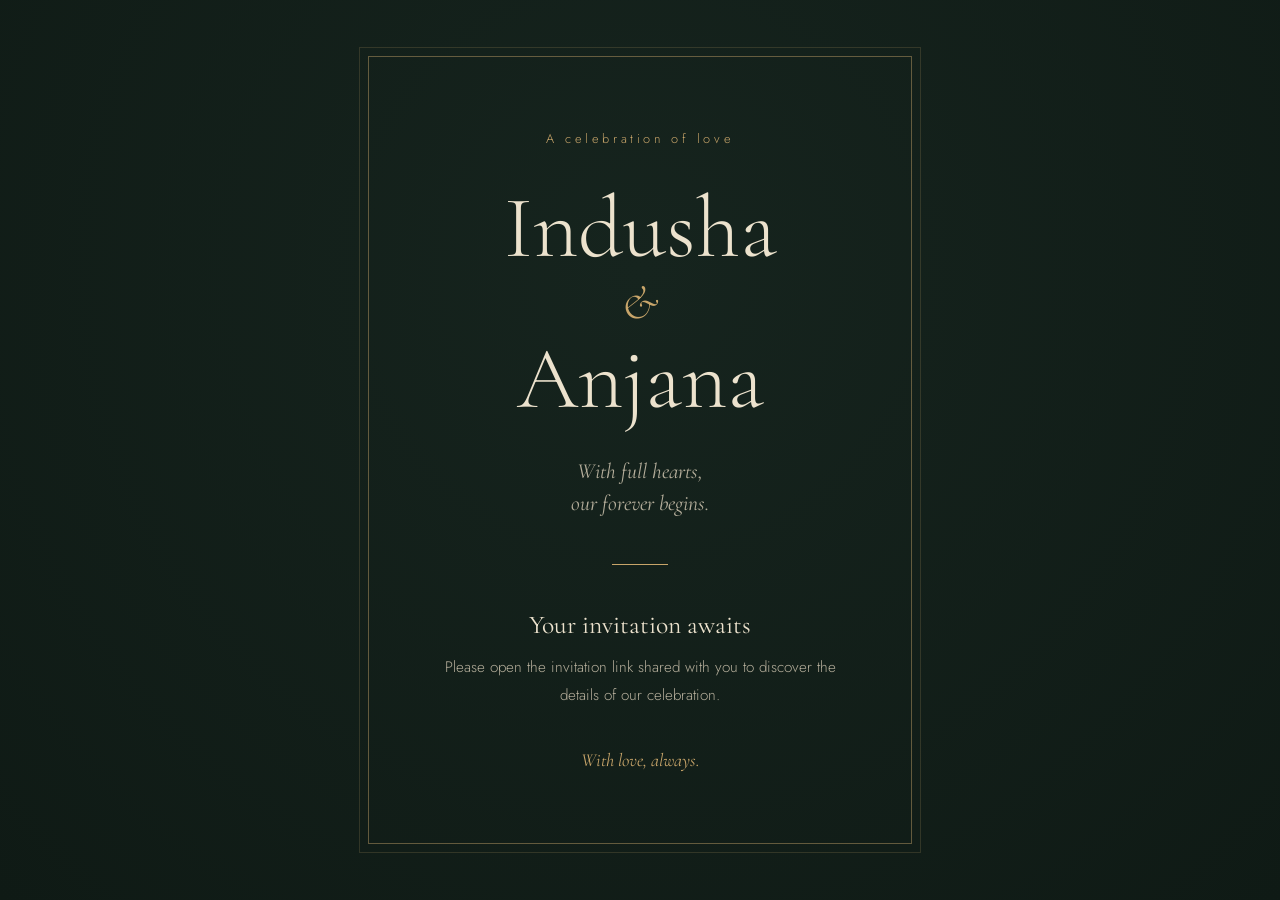
==== index.html @ f3239170 "Add files via upload" ====
<!DOCTYPE html>
<html lang="en">
<head>
  <meta charset="utf-8">
  <meta name="viewport" content="width=device-width, initial-scale=1">
  <title>Indusha &amp; Anjana | Wedding Invitation</title>
  <meta name="description" content="A timeless wedding invitation for Indusha &amp; Anjana — 03 December 2026.">
  <meta name="theme-color" content="#16241e">
  <link rel="icon" href="data:image/svg+xml,<svg xmlns=%22http://www.w3.org/2000/svg%22 viewBox=%220 0 100 100%22><text y=%22.9em%22 font-size=%2290%22>💍</text></svg>">
  <link rel="preconnect" href="https://fonts.googleapis.com">
  <link rel="preconnect" href="https://fonts.gstatic.com" crossorigin>
  <link href="https://fonts.googleapis.com/css2?family=Cormorant+Garamond:ital,wght@0,300;0,400;1,300;1,400&family=Jost:wght@300;400&display=swap" rel="stylesheet">
  <link rel="stylesheet" href="style.css">
</head>
<body>
  <main class="page">
    <p class="kicker">A celebration of love</p>

    <h1 class="names">
      <span>Indusha</span>
      <span class="amp" aria-hidden="true">&amp;</span>
      <span class="sr-only">and</span>
      <span>Anjana</span>
    </h1>

    <p class="tagline">With full hearts,<br>our forever begins.</p>

    <hr class="rule">

    <section class="note" aria-labelledby="awaits">
      <h2 id="awaits">Your invitation awaits</h2>
      <p>Please open the invitation link shared with you to discover the details of our celebration.</p>
    </section>

    <p class="sign">With love, always.</p>
  </main>
</body>
</html>
---- style.css ----
:root {
  --bg: #16241e;
  --bg-deep: #0f1a15;
  --ink: #ece2cd;
  --muted: #b5ae9b;
  --accent: #c8a56a;
  --serif: "Cormorant Garamond", "Iowan Old Style", Georgia, serif;
  --sans: "Jost", "Helvetica Neue", Arial, sans-serif;
}

* { box-sizing: border-box; margin: 0; padding: 0; }
html, body { height: 100%; }

body {
  background: radial-gradient(ellipse at 50% 30%, var(--bg) 0%, var(--bg-deep) 100%);
  color: var(--ink);
  font-family: var(--serif);
  -webkit-font-smoothing: antialiased;
  display: grid;
  place-items: center;
  padding: 2rem 1.25rem;
}

.page {
  width: 100%;
  max-width: 34rem;
  text-align: center;
  border: 1px solid rgba(200, 165, 106, 0.45);
  outline: 1px solid rgba(200, 165, 106, 0.18);
  outline-offset: 8px;
  padding: clamp(2.5rem, 8vw, 4.5rem) clamp(1.5rem, 6vw, 3.5rem);
  animation: settle 1.4s ease-out both;
}

.kicker {
  font-family: var(--sans);
  font-weight: 300;
  font-size: 0.8rem;
  letter-spacing: 0.28em;
  color: var(--accent);
  margin-bottom: 2.25rem;
}

.names {
  font-weight: 300;
  font-size: clamp(3.25rem, 14vw, 5.5rem);
  line-height: 1;
  display: flex;
  flex-direction: column;
  align-items: center;
}

.names .amp {
  font-style: italic;
  font-weight: 300;
  font-size: 0.55em;
  color: var(--accent);
  margin: 0.15em 0;
}

.tagline {
  margin-top: 2rem;
  font-style: italic;
  font-size: 1.35rem;
  line-height: 1.5;
  color: var(--muted);
}

.rule {
  width: 3.5rem;
  border: 0;
  border-top: 1px solid var(--accent);
  margin: 2.75rem auto;
}

.note h2 {
  font-weight: 400;
  font-size: 1.6rem;
  margin-bottom: 0.9rem;
}

.note p {
  font-family: var(--sans);
  font-weight: 300;
  font-size: 0.95rem;
  line-height: 1.8;
  color: var(--muted);
  max-width: 26rem;
  margin: 0 auto;
}

.sign {
  margin-top: 2.5rem;
  font-style: italic;
  font-size: 1.15rem;
  color: var(--accent);
}

.sr-only {
  position: absolute;
  width: 1px; height: 1px;
  overflow: hidden;
  clip: rect(0 0 0 0);
  white-space: nowrap;
}

@keyframes settle {
  from { opacity: 0; transform: translateY(10px); }
  to   { opacity: 1; transform: none; }
}

@media (prefers-reduced-motion: reduce) {
  .page { animation: none; }
}
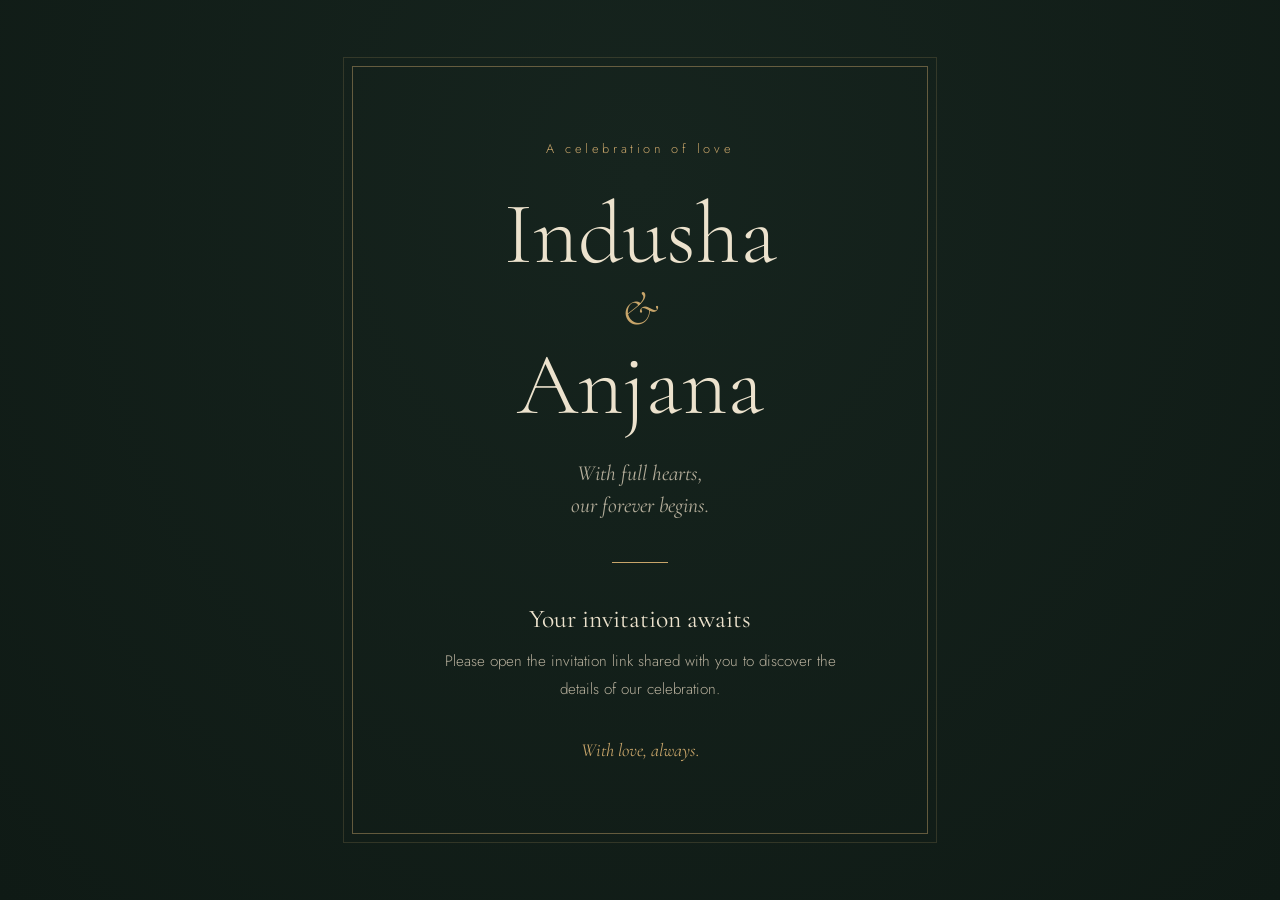
==== commit 80da4d00: "Add files via upload" ====
--- a/index.html
+++ b/index.html
@@ -6,6 +6,9 @@
   <title>Indusha &amp; Anjana | Wedding Invitation</title>
   <meta name="description" content="A timeless wedding invitation for Indusha &amp; Anjana — 03 December 2026.">
   <meta name="theme-color" content="#16241e">
+  <meta property="og:title" content="Indusha &amp; Anjana | Wedding Invitation">
+  <meta property="og:description" content="With full hearts, our forever begins. 03 December 2026.">
+  <meta property="og:type" content="website">
   <link rel="icon" href="data:image/svg+xml,<svg xmlns=%22http://www.w3.org/2000/svg%22 viewBox=%220 0 100 100%22><text y=%22.9em%22 font-size=%2290%22>💍</text></svg>">
   <link rel="preconnect" href="https://fonts.googleapis.com">
   <link rel="preconnect" href="https://fonts.gstatic.com" crossorigin>
@@ -15,23 +18,18 @@
 <body>
   <main class="page">
     <p class="kicker">A celebration of love</p>
-
     <h1 class="names">
       <span>Indusha</span>
       <span class="amp" aria-hidden="true">&amp;</span>
       <span class="sr-only">and</span>
       <span>Anjana</span>
     </h1>
-
     <p class="tagline">With full hearts,<br>our forever begins.</p>
-
     <hr class="rule">
-
     <section class="note" aria-labelledby="awaits">
       <h2 id="awaits">Your invitation awaits</h2>
       <p>Please open the invitation link shared with you to discover the details of our celebration.</p>
     </section>
-
     <p class="sign">With love, always.</p>
   </main>
 </body>
--- a/style.css
+++ b/style.css
@@ -4,15 +4,19 @@
   --ink: #ece2cd;
   --muted: #b5ae9b;
   --accent: #c8a56a;
+  --paper: #f3ead8;
+  --paper-ink: #2a2a24;
   --serif: "Cormorant Garamond", "Iowan Old Style", Georgia, serif;
   --sans: "Jost", "Helvetica Neue", Arial, sans-serif;
 }
 
 * { box-sizing: border-box; margin: 0; padding: 0; }
-html, body { height: 100%; }
+html { min-height: 100%; background: var(--bg-deep); }
 
 body {
-  background: radial-gradient(ellipse at 50% 30%, var(--bg) 0%, var(--bg-deep) 100%);
+  min-height: 100vh;
+  background: radial-gradient(ellipse at 50% 20%, var(--bg) 0%, var(--bg-deep) 100%);
+  background-attachment: fixed;
   color: var(--ink);
   font-family: var(--serif);
   -webkit-font-smoothing: antialiased;
@@ -21,15 +25,18 @@
   padding: 2rem 1.25rem;
 }
 
+a { color: inherit; }
+:focus-visible { outline: 2px solid var(--accent); outline-offset: 4px; }
+
 .page {
   width: 100%;
-  max-width: 34rem;
+  max-width: 36rem;
   text-align: center;
   border: 1px solid rgba(200, 165, 106, 0.45);
   outline: 1px solid rgba(200, 165, 106, 0.18);
   outline-offset: 8px;
   padding: clamp(2.5rem, 8vw, 4.5rem) clamp(1.5rem, 6vw, 3.5rem);
-  animation: settle 1.4s ease-out both;
+  animation: settle 1.2s ease-out both;
 }
 
 .kicker {
@@ -38,28 +45,27 @@
   font-size: 0.8rem;
   letter-spacing: 0.28em;
   color: var(--accent);
-  margin-bottom: 2.25rem;
+  margin-bottom: 2rem;
 }
 
 .names {
   font-weight: 300;
-  font-size: clamp(3.25rem, 14vw, 5.5rem);
   line-height: 1;
   display: flex;
   flex-direction: column;
   align-items: center;
 }
-
+h1.names { font-size: clamp(3.25rem, 14vw, 5.5rem); }
+h2.names { font-size: clamp(2.6rem, 11vw, 4rem); margin: 0.9rem 0 1.5rem; }
 .names .amp {
   font-style: italic;
-  font-weight: 300;
   font-size: 0.55em;
   color: var(--accent);
   margin: 0.15em 0;
 }
 
-.tagline {
-  margin-top: 2rem;
+.tagline, .date-line {
+  margin-top: 1.75rem;
   font-style: italic;
   font-size: 1.35rem;
   line-height: 1.5;
@@ -70,16 +76,15 @@
   width: 3.5rem;
   border: 0;
   border-top: 1px solid var(--accent);
-  margin: 2.75rem auto;
-}
-
-.note h2 {
+  margin: 2.5rem auto;
+}
+
+.note h2, .block h3 {
   font-weight: 400;
   font-size: 1.6rem;
   margin-bottom: 0.9rem;
 }
-
-.note p {
+.note p, .body-copy {
   font-family: var(--sans);
   font-weight: 300;
   font-size: 0.95rem;
@@ -88,27 +93,144 @@
   max-width: 26rem;
   margin: 0 auto;
 }
-
 .sign {
-  margin-top: 2.5rem;
+  margin-top: 2.25rem;
   font-style: italic;
   font-size: 1.15rem;
   color: var(--accent);
 }
 
+/* ---------- buttons ---------- */
+.btn {
+  display: inline-block;
+  font-family: var(--sans);
+  font-weight: 400;
+  font-size: 0.9rem;
+  letter-spacing: 0.08em;
+  text-decoration: none;
+  color: var(--bg-deep);
+  background: var(--accent);
+  border: 1px solid var(--accent);
+  padding: 0.8rem 1.6rem;
+  cursor: pointer;
+  transition: background 0.2s, color 0.2s;
+}
+.btn:hover { background: transparent; color: var(--accent); }
+.btn.ghost { background: transparent; color: var(--accent); }
+.btn.ghost:hover { background: var(--accent); color: var(--bg-deep); }
+.btn-row { display: flex; gap: 0.75rem; justify-content: center; flex-wrap: wrap; }
+
+/* ---------- homecoming ---------- */
+.event-line { font-size: 1.3rem; line-height: 1.5; }
+.event-line + .event-line { color: var(--muted); font-style: italic; font-size: 1.15rem; }
+
+.counting {
+  margin-top: 2.25rem;
+  font-style: italic;
+  color: var(--accent);
+  font-size: 1.1rem;
+}
+.countdown {
+  display: grid;
+  grid-template-columns: repeat(4, 1fr);
+  gap: 0.5rem;
+  margin: 1.1rem auto 2rem;
+  max-width: 24rem;
+}
+.countdown div {
+  border: 1px solid rgba(200, 165, 106, 0.35);
+  padding: 0.9rem 0.25rem 0.7rem;
+}
+.countdown b {
+  display: block;
+  font-weight: 300;
+  font-size: clamp(1.8rem, 8vw, 2.4rem);
+  line-height: 1;
+  font-variant-numeric: tabular-nums;
+}
+.countdown span {
+  display: block;
+  margin-top: 0.4rem;
+  font-family: var(--sans);
+  font-weight: 300;
+  font-size: 0.72rem;
+  color: var(--muted);
+}
+.celebrated { font-size: 1.3rem; font-style: italic; color: var(--accent); margin: 1.75rem 0 2rem; }
+
+.hosts p { font-size: 1.5rem; line-height: 1.35; }
+.hosts .together { font-style: italic; font-size: 1.1rem; color: var(--accent); margin: 0.5rem 0; }
+
+.details { display: grid; gap: 1.75rem; margin-top: 1.5rem; }
+.details dt { font-style: italic; color: var(--accent); font-size: 1.05rem; margin-bottom: 0.25rem; }
+.details dd { font-size: 1.35rem; line-height: 1.4; }
+.details dd small { display: block; font-size: 1.05rem; color: var(--muted); }
+.details .btn { margin-top: 0.9rem; }
+
+/* ---------- wedding envelope ---------- */
+.envelope-wrap { margin: 2.5rem auto 0; min-height: 15rem; }
+.envelope {
+  position: relative;
+  width: min(18rem, 100%);
+  height: 12rem;
+  margin: 0 auto 2rem;
+  background: #1f3329;
+  border: 1px solid var(--accent);
+  perspective: 700px;
+}
+.envelope::before {                 /* envelope sides + bottom fold */
+  content: "";
+  position: absolute; inset: 0;
+  background:
+    linear-gradient(to top right, transparent 49.6%, rgba(200,165,106,.45) 50%, transparent 50.4%) left / 50% 100% no-repeat,
+    linear-gradient(to top left,  transparent 49.6%, rgba(200,165,106,.45) 50%, transparent 50.4%) right / 50% 100% no-repeat;
+}
+.flap {
+  position: absolute; top: -1px; left: -1px; right: -1px;
+  height: 6.6rem;
+  background: #2a4336;
+  clip-path: polygon(0 0, 100% 0, 50% 100%);
+  transform-origin: top;
+  transition: transform 0.9s ease;
+  border-top: 1px solid var(--accent);
+}
+.seal {
+  position: absolute; left: 50%; top: 5.3rem; translate: -50% 0;
+  width: 2.2rem; height: 2.2rem; border-radius: 50%;
+  background: var(--accent); color: var(--bg-deep);
+  display: grid; place-items: center; font-size: 1.1rem;
+  transition: opacity 0.4s;
+}
+.envelope.open .flap { transform: rotateX(180deg); }
+.envelope.open .seal { opacity: 0; }
+
+.card {
+  background: var(--paper);
+  color: var(--paper-ink);
+  padding: 2.5rem 1.5rem;
+  border: 1px solid var(--accent);
+  outline: 1px solid rgba(200,165,106,.6);
+  outline-offset: -8px;
+  animation: settle 1s ease-out both;
+}
+.card .small { font-style: italic; font-size: 1.2rem; color: #6b6148; }
+.card .names { margin: 1.2rem 0 1.2rem; }
+.card .names .amp { color: #9a7a3e; }
+.card .date-line { color: #4a4636; margin-top: 0; font-size: 1.5rem; }
+.card .more { margin-top: 1.75rem; }
+.card .btn { color: var(--paper-ink); border-color: #9a7a3e; background: transparent; }
+.card .btn:hover { background: #9a7a3e; color: var(--paper); }
+
 .sr-only {
-  position: absolute;
-  width: 1px; height: 1px;
-  overflow: hidden;
-  clip: rect(0 0 0 0);
-  white-space: nowrap;
+  position: absolute; width: 1px; height: 1px; overflow: hidden;
+  clip: rect(0 0 0 0); white-space: nowrap;
 }
 
 @keyframes settle {
   from { opacity: 0; transform: translateY(10px); }
   to   { opacity: 1; transform: none; }
 }
-
 @media (prefers-reduced-motion: reduce) {
-  .page { animation: none; }
-}
+  .page, .card { animation: none; }
+  .flap { transition: none; }
+}
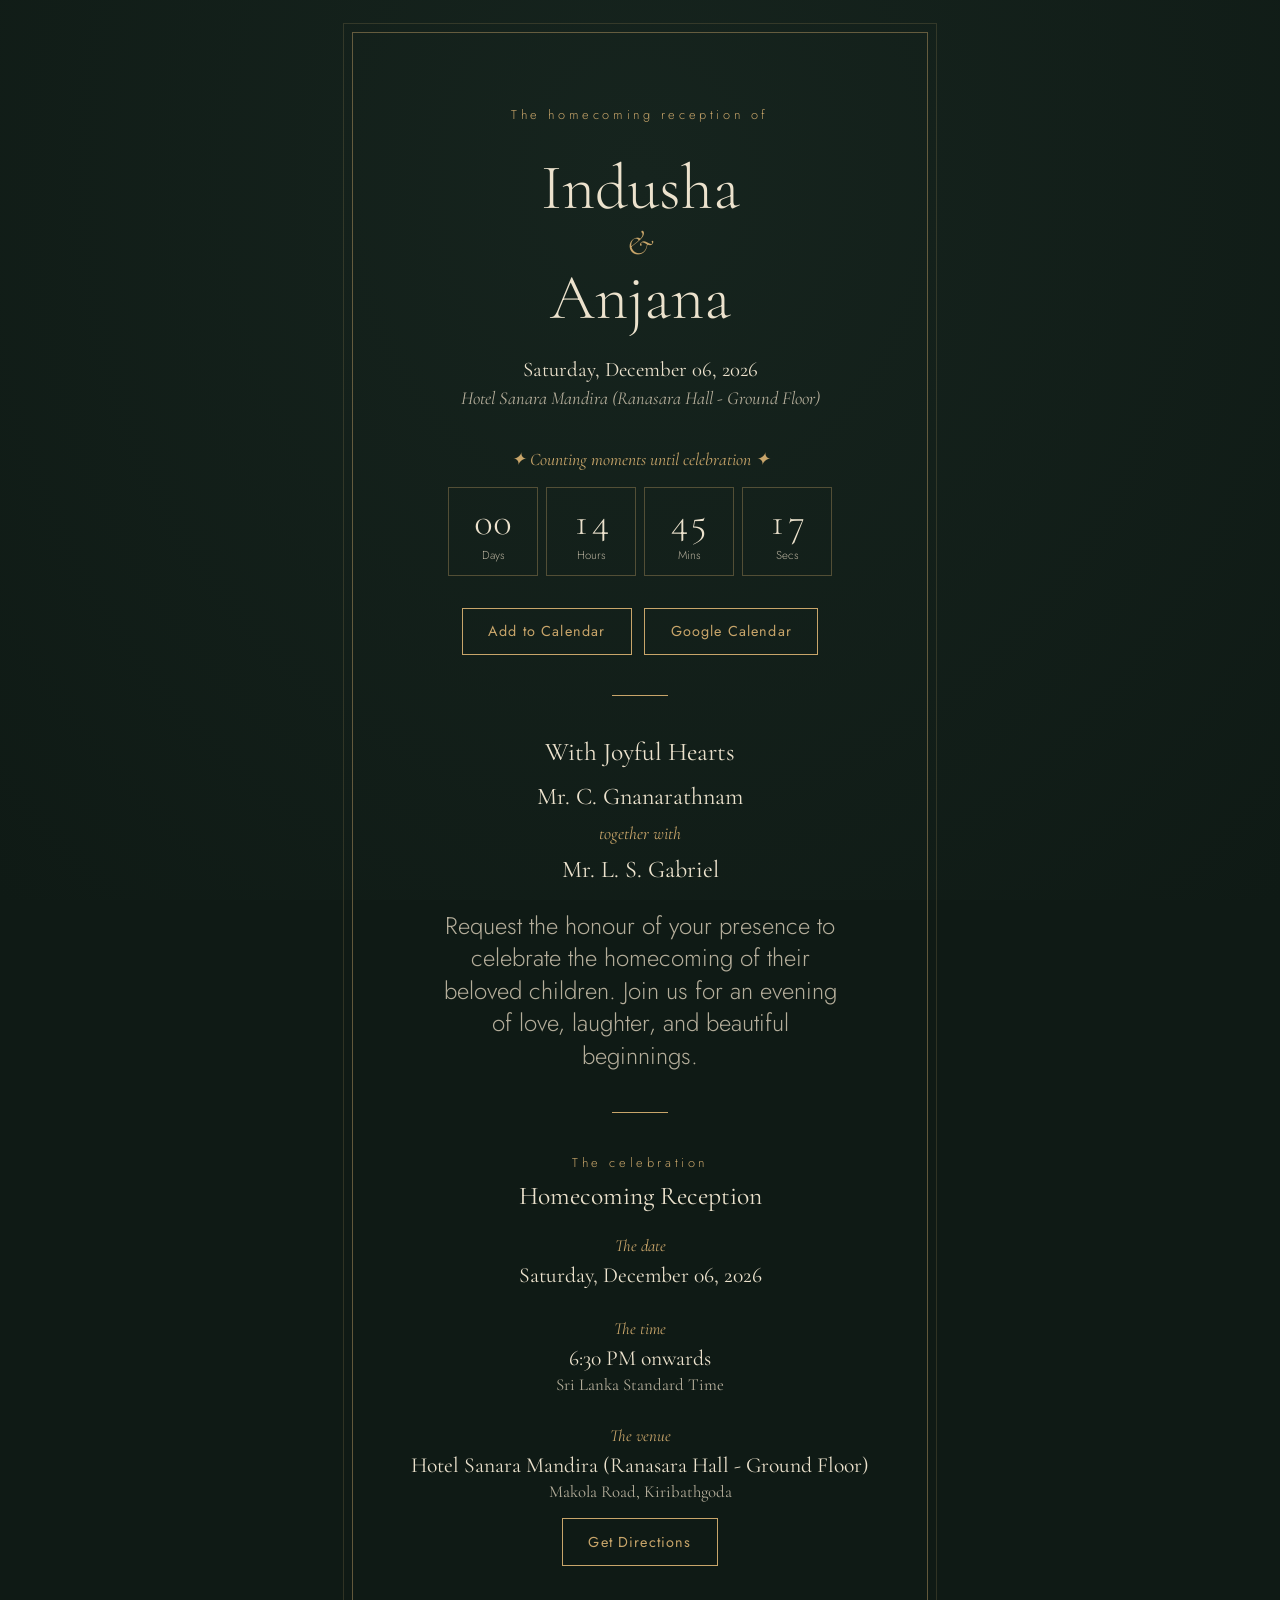
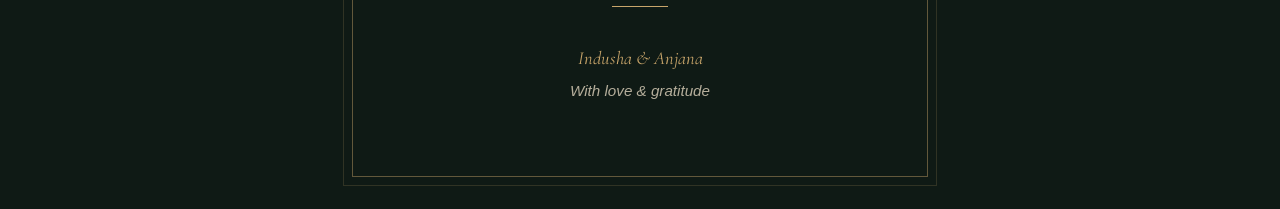
==== commit 2eab5f8f: "Add files via upload" ====
--- a/index.html
+++ b/index.html
@@ -3,34 +3,126 @@
 <head>
   <meta charset="utf-8">
   <meta name="viewport" content="width=device-width, initial-scale=1">
-  <title>Indusha &amp; Anjana | Wedding Invitation</title>
-  <meta name="description" content="A timeless wedding invitation for Indusha &amp; Anjana — 03 December 2026.">
+  <title>Homecoming Reception | Indusha &amp; Anjana</title>
+  <meta name="description" content="Homecoming reception of Indusha &amp; Anjana — Saturday, December 06, 2026, 6:30 PM onwards at Hotel Sanara Mandira, Kiribathgoda.">
   <meta name="theme-color" content="#16241e">
-  <meta property="og:title" content="Indusha &amp; Anjana | Wedding Invitation">
-  <meta property="og:description" content="With full hearts, our forever begins. 03 December 2026.">
+  <meta property="og:title" content="Homecoming Reception | Indusha &amp; Anjana">
+  <meta property="og:description" content="Saturday, December 06, 2026 · 6:30 PM onwards · Hotel Sanara Mandira, Kiribathgoda.">
   <meta property="og:type" content="website">
   <link rel="icon" href="data:image/svg+xml,<svg xmlns=%22http://www.w3.org/2000/svg%22 viewBox=%220 0 100 100%22><text y=%22.9em%22 font-size=%2290%22>💍</text></svg>">
   <link rel="preconnect" href="https://fonts.googleapis.com">
   <link rel="preconnect" href="https://fonts.gstatic.com" crossorigin>
   <link href="https://fonts.googleapis.com/css2?family=Cormorant+Garamond:ital,wght@0,300;0,400;1,300;1,400&family=Jost:wght@300;400&display=swap" rel="stylesheet">
-  <link rel="stylesheet" href="style.css">
+  <link rel="stylesheet" href="../style.css">
 </head>
 <body>
   <main class="page">
-    <p class="kicker">A celebration of love</p>
-    <h1 class="names">
+    <p class="kicker">The homecoming reception of</p>
+    <h2 class="names">
       <span>Indusha</span>
       <span class="amp" aria-hidden="true">&amp;</span>
       <span class="sr-only">and</span>
       <span>Anjana</span>
-    </h1>
-    <p class="tagline">With full hearts,<br>our forever begins.</p>
+    </h2>
+
+    <p class="event-line">Saturday, December 06, 2026</p>
+    <p class="event-line">Hotel Sanara Mandira (Ranasara Hall - Ground Floor)</p>
+
+    <p class="counting" id="counting-label">✦ Counting moments until celebration ✦</p>
+    <div class="countdown" id="countdown" role="timer" aria-live="off">
+      <div><b id="d">00</b><span>Days</span></div>
+      <div><b id="h">00</b><span>Hours</span></div>
+      <div><b id="m">00</b><span>Mins</span></div>
+      <div><b id="s">00</b><span>Secs</span></div>
+    </div>
+    <p class="celebrated" id="celebrated" hidden>Thank you for celebrating with us.</p>
+
+    <div class="btn-row">
+      <a class="btn ghost" id="ics" href="#" download="indusha-anjana-homecoming.ics">Add to Calendar</a>
+      <a class="btn ghost" id="gcal" target="_blank" rel="noopener noreferrer"
+         href="https://calendar.google.com/calendar/render?action=TEMPLATE&text=Homecoming%20Reception%20%E2%80%93%20Indusha%20%26%20Anjana&dates=20261206T130000Z/20261206T170000Z&details=Homecoming%20reception%20of%20Indusha%20%26%20Anjana&location=Hotel%20Sanara%20Mandira%2C%20Makola%20Road%2C%20Kiribathgoda&ctz=Asia%2FColombo">Google Calendar</a>
+    </div>
+
     <hr class="rule">
-    <section class="note" aria-labelledby="awaits">
-      <h2 id="awaits">Your invitation awaits</h2>
-      <p>Please open the invitation link shared with you to discover the details of our celebration.</p>
+
+    <section class="block hosts" aria-labelledby="joy">
+      <h3 id="joy">With Joyful Hearts</h3>
+      <p>Mr. C. Gnanarathnam</p>
+      <p class="together">together with</p>
+      <p>Mr. L. S. Gabriel</p>
+      <p class="body-copy" style="margin-top:1.5rem">Request the honour of your presence to celebrate the homecoming of their beloved children. Join us for an evening of love, laughter, and beautiful beginnings.</p>
     </section>
-    <p class="sign">With love, always.</p>
+
+    <hr class="rule">
+
+    <section class="block" aria-labelledby="celebration">
+      <p class="kicker" style="margin-bottom:.5rem">The celebration</p>
+      <h3 id="celebration">Homecoming Reception</h3>
+      <dl class="details">
+        <div>
+          <dt>The date</dt>
+          <dd>Saturday, December 06, 2026</dd>
+        </div>
+        <div>
+          <dt>The time</dt>
+          <dd>6:30 PM onwards<small>Sri Lanka Standard Time</small></dd>
+        </div>
+        <div>
+          <dt>The venue</dt>
+          <dd>Hotel Sanara Mandira (Ranasara Hall - Ground Floor)<small>Makola Road, Kiribathgoda</small>
+            <a class="btn ghost" href="https://maps.app.goo.gl/tBtfs5ZNufkGfXm5A?g_st=iw" target="_blank" rel="noopener noreferrer">Get Directions</a>
+          </dd>
+        </div>
+      </dl>
+    </section>
+
+    <hr class="rule">
+    <p class="sign" style="margin-top:0">Indusha &amp; Anjana</p>
+    <p class="body-copy" style="margin-top:.5rem;font-style:italic">With love &amp; gratitude</p>
   </main>
+
+  <script>
+    (function () {
+      // 6:30 PM Sri Lanka Standard Time (UTC+05:30)
+      var target = new Date('2026-12-06T18:30:00+05:30').getTime();
+      var els = { d: document.getElementById('d'), h: document.getElementById('h'),
+                  m: document.getElementById('m'), s: document.getElementById('s') };
+      function pad(n) { return n < 10 ? '0' + n : String(n); }
+
+      function tick() {
+        var diff = target - Date.now();
+        if (diff <= 0) {
+          document.getElementById('countdown').hidden = true;
+          document.getElementById('counting-label').hidden = true;
+          document.getElementById('celebrated').hidden = false;
+          return false;
+        }
+        var sec = Math.floor(diff / 1000);
+        els.d.textContent = pad(Math.floor(sec / 86400));
+        els.h.textContent = pad(Math.floor(sec % 86400 / 3600));
+        els.m.textContent = pad(Math.floor(sec % 3600 / 60));
+        els.s.textContent = pad(sec % 60);
+        return true;
+      }
+      if (tick()) {
+        var timer = setInterval(function () { if (!tick()) clearInterval(timer); }, 1000);
+      }
+
+      // .ics download (6:30 PM – 10:30 PM Sri Lanka time = 13:00–17:00 UTC)
+      var ics = [
+        'BEGIN:VCALENDAR', 'VERSION:2.0', 'PRODID:-//Indusha and Anjana//Homecoming//EN',
+        'BEGIN:VEVENT',
+        'UID:homecoming-20261206@anjanaindusha',
+        'DTSTAMP:20261001T000000Z',
+        'DTSTART:20261206T130000Z',
+        'DTEND:20261206T170000Z',
+        'SUMMARY:Homecoming Reception - Indusha & Anjana',
+        'LOCATION:Hotel Sanara Mandira (Ranasara Hall - Ground Floor)\\, Makola Road\\, Kiribathgoda',
+        'DESCRIPTION:Join us for an evening of love\\, laughter\\, and beautiful beginnings.',
+        'END:VEVENT', 'END:VCALENDAR'
+      ].join('\r\n');
+      document.getElementById('ics').href = 'data:text/calendar;charset=utf-8,' + encodeURIComponent(ics);
+    })();
+  </script>
 </body>
 </html>
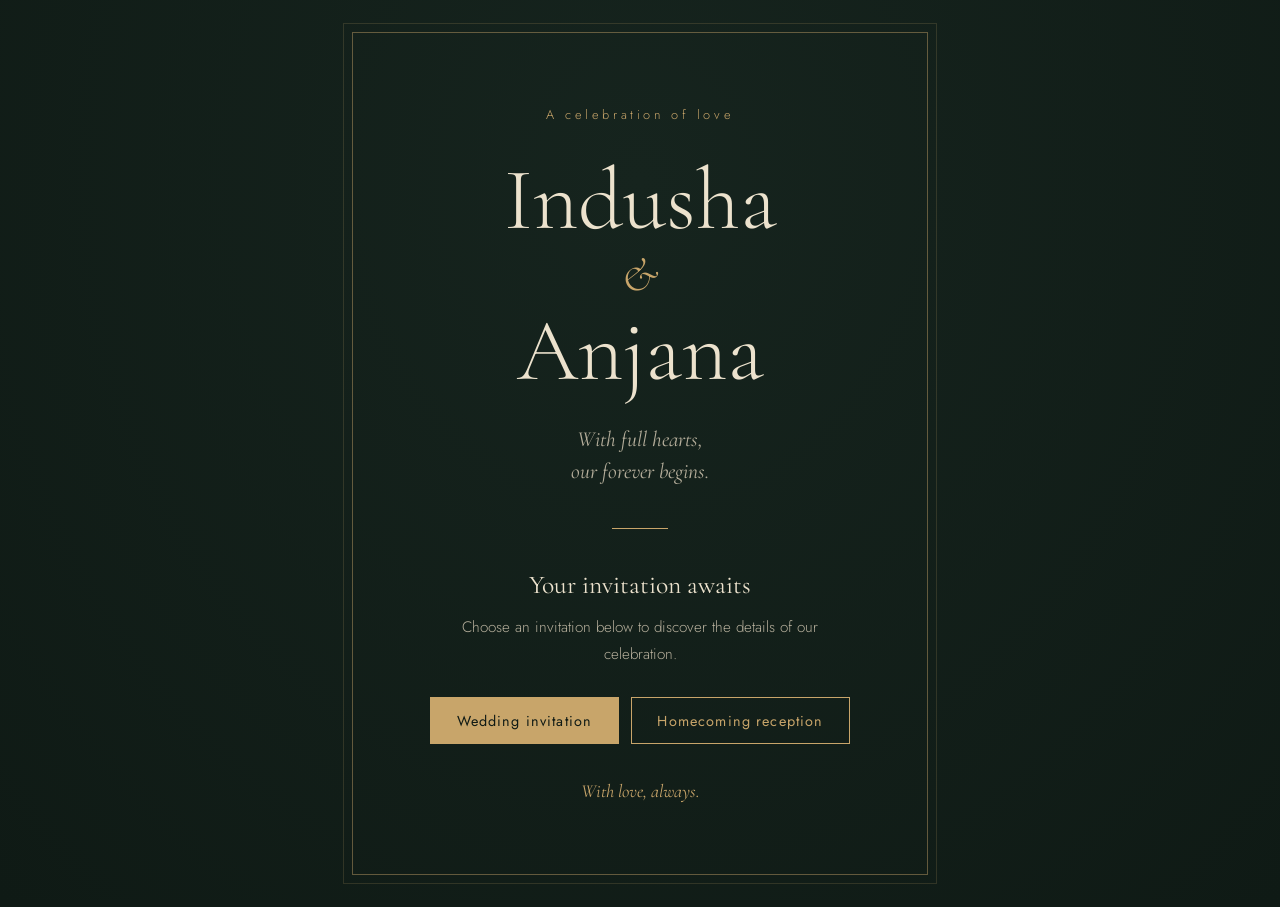
==== commit f83415d3: "Add files via upload" ====
--- a/index.html
+++ b/index.html
@@ -3,126 +3,285 @@
 <head>
   <meta charset="utf-8">
   <meta name="viewport" content="width=device-width, initial-scale=1">
-  <title>Homecoming Reception | Indusha &amp; Anjana</title>
-  <meta name="description" content="Homecoming reception of Indusha &amp; Anjana — Saturday, December 06, 2026, 6:30 PM onwards at Hotel Sanara Mandira, Kiribathgoda.">
+  <title>Indusha &amp; Anjana | Wedding Invitation</title>
+  <meta name="description" content="A timeless wedding invitation for Indusha &amp; Anjana — 03 December 2026.">
   <meta name="theme-color" content="#16241e">
-  <meta property="og:title" content="Homecoming Reception | Indusha &amp; Anjana">
-  <meta property="og:description" content="Saturday, December 06, 2026 · 6:30 PM onwards · Hotel Sanara Mandira, Kiribathgoda.">
+  <meta property="og:title" content="Indusha &amp; Anjana | Wedding Invitation">
+  <meta property="og:description" content="With full hearts, our forever begins. 03 December 2026.">
   <meta property="og:type" content="website">
   <link rel="icon" href="data:image/svg+xml,<svg xmlns=%22http://www.w3.org/2000/svg%22 viewBox=%220 0 100 100%22><text y=%22.9em%22 font-size=%2290%22>💍</text></svg>">
   <link rel="preconnect" href="https://fonts.googleapis.com">
   <link rel="preconnect" href="https://fonts.gstatic.com" crossorigin>
   <link href="https://fonts.googleapis.com/css2?family=Cormorant+Garamond:ital,wght@0,300;0,400;1,300;1,400&family=Jost:wght@300;400&display=swap" rel="stylesheet">
-  <link rel="stylesheet" href="../style.css">
+  <style>
+:root {
+  --bg: #16241e;
+  --bg-deep: #0f1a15;
+  --ink: #ece2cd;
+  --muted: #b5ae9b;
+  --accent: #c8a56a;
+  --paper: #f3ead8;
+  --paper-ink: #2a2a24;
+  --serif: "Cormorant Garamond", "Iowan Old Style", Georgia, serif;
+  --sans: "Jost", "Helvetica Neue", Arial, sans-serif;
+}
+
+* { box-sizing: border-box; margin: 0; padding: 0; }
+html { min-height: 100%; background: var(--bg-deep); }
+
+body {
+  min-height: 100vh;
+  background: radial-gradient(ellipse at 50% 20%, var(--bg) 0%, var(--bg-deep) 100%);
+  background-attachment: fixed;
+  color: var(--ink);
+  font-family: var(--serif);
+  -webkit-font-smoothing: antialiased;
+  display: grid;
+  place-items: center;
+  padding: 2rem 1.25rem;
+}
+
+a { color: inherit; }
+:focus-visible { outline: 2px solid var(--accent); outline-offset: 4px; }
+
+.page {
+  width: 100%;
+  max-width: 36rem;
+  text-align: center;
+  border: 1px solid rgba(200, 165, 106, 0.45);
+  outline: 1px solid rgba(200, 165, 106, 0.18);
+  outline-offset: 8px;
+  padding: clamp(2.5rem, 8vw, 4.5rem) clamp(1.5rem, 6vw, 3.5rem);
+  animation: settle 1.2s ease-out both;
+}
+
+.kicker {
+  font-family: var(--sans);
+  font-weight: 300;
+  font-size: 0.8rem;
+  letter-spacing: 0.28em;
+  color: var(--accent);
+  margin-bottom: 2rem;
+}
+
+.names {
+  font-weight: 300;
+  line-height: 1;
+  display: flex;
+  flex-direction: column;
+  align-items: center;
+}
+h1.names { font-size: clamp(3.25rem, 14vw, 5.5rem); }
+h2.names { font-size: clamp(2.6rem, 11vw, 4rem); margin: 0.9rem 0 1.5rem; }
+.names .amp {
+  font-style: italic;
+  font-size: 0.55em;
+  color: var(--accent);
+  margin: 0.15em 0;
+}
+
+.tagline, .date-line {
+  margin-top: 1.75rem;
+  font-style: italic;
+  font-size: 1.35rem;
+  line-height: 1.5;
+  color: var(--muted);
+}
+
+.rule {
+  width: 3.5rem;
+  border: 0;
+  border-top: 1px solid var(--accent);
+  margin: 2.5rem auto;
+}
+
+.note h2, .block h3 {
+  font-weight: 400;
+  font-size: 1.6rem;
+  margin-bottom: 0.9rem;
+}
+.note p, .body-copy {
+  font-family: var(--sans);
+  font-weight: 300;
+  font-size: 0.95rem;
+  line-height: 1.8;
+  color: var(--muted);
+  max-width: 26rem;
+  margin: 0 auto;
+}
+.sign {
+  margin-top: 2.25rem;
+  font-style: italic;
+  font-size: 1.15rem;
+  color: var(--accent);
+}
+
+/* ---------- buttons ---------- */
+.btn {
+  display: inline-block;
+  font-family: var(--sans);
+  font-weight: 400;
+  font-size: 0.9rem;
+  letter-spacing: 0.08em;
+  text-decoration: none;
+  color: var(--bg-deep);
+  background: var(--accent);
+  border: 1px solid var(--accent);
+  padding: 0.8rem 1.6rem;
+  cursor: pointer;
+  transition: background 0.2s, color 0.2s;
+}
+.btn:hover { background: transparent; color: var(--accent); }
+.btn.ghost { background: transparent; color: var(--accent); }
+.btn.ghost:hover { background: var(--accent); color: var(--bg-deep); }
+.btn-row { display: flex; gap: 0.75rem; justify-content: center; flex-wrap: wrap; }
+
+/* ---------- homecoming ---------- */
+.event-line { font-size: 1.3rem; line-height: 1.5; }
+.event-line + .event-line { color: var(--muted); font-style: italic; font-size: 1.15rem; }
+
+.counting {
+  margin-top: 2.25rem;
+  font-style: italic;
+  color: var(--accent);
+  font-size: 1.1rem;
+}
+.countdown {
+  display: grid;
+  grid-template-columns: repeat(4, 1fr);
+  gap: 0.5rem;
+  margin: 1.1rem auto 2rem;
+  max-width: 24rem;
+}
+.countdown div {
+  border: 1px solid rgba(200, 165, 106, 0.35);
+  padding: 0.9rem 0.25rem 0.7rem;
+}
+.countdown b {
+  display: block;
+  font-weight: 300;
+  font-size: clamp(1.8rem, 8vw, 2.4rem);
+  line-height: 1;
+  font-variant-numeric: tabular-nums;
+}
+.countdown span {
+  display: block;
+  margin-top: 0.4rem;
+  font-family: var(--sans);
+  font-weight: 300;
+  font-size: 0.72rem;
+  color: var(--muted);
+}
+.celebrated { font-size: 1.3rem; font-style: italic; color: var(--accent); margin: 1.75rem 0 2rem; }
+
+.hosts p { font-size: 1.5rem; line-height: 1.35; }
+.hosts .together { font-style: italic; font-size: 1.1rem; color: var(--accent); margin: 0.5rem 0; }
+
+.details { display: grid; gap: 1.75rem; margin-top: 1.5rem; }
+.details dt { font-style: italic; color: var(--accent); font-size: 1.05rem; margin-bottom: 0.25rem; }
+.details dd { font-size: 1.35rem; line-height: 1.4; }
+.details dd small { display: block; font-size: 1.05rem; color: var(--muted); }
+.details .btn { margin-top: 0.9rem; }
+
+/* ---------- wedding envelope ---------- */
+.envelope-wrap { margin: 2.5rem auto 0; min-height: 15rem; }
+.envelope {
+  position: relative;
+  width: min(18rem, 100%);
+  height: 12rem;
+  margin: 0 auto 2rem;
+  background: #1f3329;
+  border: 1px solid var(--accent);
+  perspective: 700px;
+}
+.envelope::before {                 /* envelope sides + bottom fold */
+  content: "";
+  position: absolute; inset: 0;
+  background:
+    linear-gradient(to top right, transparent 49.6%, rgba(200,165,106,.45) 50%, transparent 50.4%) left / 50% 100% no-repeat,
+    linear-gradient(to top left,  transparent 49.6%, rgba(200,165,106,.45) 50%, transparent 50.4%) right / 50% 100% no-repeat;
+}
+.flap {
+  position: absolute; top: -1px; left: -1px; right: -1px;
+  height: 6.6rem;
+  background: #2a4336;
+  clip-path: polygon(0 0, 100% 0, 50% 100%);
+  transform-origin: top;
+  transition: transform 0.9s ease;
+  border-top: 1px solid var(--accent);
+}
+.seal {
+  position: absolute; left: 50%; top: 5.3rem; translate: -50% 0;
+  width: 2.2rem; height: 2.2rem; border-radius: 50%;
+  background: var(--accent); color: var(--bg-deep);
+  display: grid; place-items: center; font-size: 1.1rem;
+  transition: opacity 0.4s;
+}
+.envelope.open .flap { transform: rotateX(180deg); }
+.envelope.open .seal { opacity: 0; }
+
+.card {
+  background: var(--paper);
+  color: var(--paper-ink);
+  padding: 2.5rem 1.5rem;
+  border: 1px solid var(--accent);
+  outline: 1px solid rgba(200,165,106,.6);
+  outline-offset: -8px;
+  animation: settle 1s ease-out both;
+}
+.card .small { font-style: italic; font-size: 1.2rem; color: #6b6148; }
+.card .names { margin: 1.2rem 0 1.2rem; }
+.card .names .amp { color: #9a7a3e; }
+.card .date-line { color: #4a4636; margin-top: 0; font-size: 1.5rem; }
+.card .more { margin-top: 1.75rem; }
+.card .btn { color: var(--paper-ink); border-color: #9a7a3e; background: transparent; }
+.card .btn:hover { background: #9a7a3e; color: var(--paper); }
+
+.sr-only {
+  position: absolute; width: 1px; height: 1px; overflow: hidden;
+  clip: rect(0 0 0 0); white-space: nowrap;
+}
+
+@keyframes settle {
+  from { opacity: 0; transform: translateY(10px); }
+  to   { opacity: 1; transform: none; }
+}
+@media (prefers-reduced-motion: reduce) {
+  .page, .card { animation: none; }
+  .flap { transition: none; }
+}
+
+/* optional photo envelope (envelope-closed.webp / envelope-open.webp) */
+.env-photo {
+  display: block;
+  width: min(24rem, 100%);
+  height: auto;
+  margin: 0 auto 2rem;
+  animation: settle 1s ease-out both;
+}
+.env-photo[hidden], .envelope[hidden] { display: none; }
+</style>
 </head>
 <body>
   <main class="page">
-    <p class="kicker">The homecoming reception of</p>
-    <h2 class="names">
+    <p class="kicker">A celebration of love</p>
+    <h1 class="names">
       <span>Indusha</span>
       <span class="amp" aria-hidden="true">&amp;</span>
       <span class="sr-only">and</span>
       <span>Anjana</span>
-    </h2>
-
-    <p class="event-line">Saturday, December 06, 2026</p>
-    <p class="event-line">Hotel Sanara Mandira (Ranasara Hall - Ground Floor)</p>
-
-    <p class="counting" id="counting-label">✦ Counting moments until celebration ✦</p>
-    <div class="countdown" id="countdown" role="timer" aria-live="off">
-      <div><b id="d">00</b><span>Days</span></div>
-      <div><b id="h">00</b><span>Hours</span></div>
-      <div><b id="m">00</b><span>Mins</span></div>
-      <div><b id="s">00</b><span>Secs</span></div>
-    </div>
-    <p class="celebrated" id="celebrated" hidden>Thank you for celebrating with us.</p>
-
-    <div class="btn-row">
-      <a class="btn ghost" id="ics" href="#" download="indusha-anjana-homecoming.ics">Add to Calendar</a>
-      <a class="btn ghost" id="gcal" target="_blank" rel="noopener noreferrer"
-         href="https://calendar.google.com/calendar/render?action=TEMPLATE&text=Homecoming%20Reception%20%E2%80%93%20Indusha%20%26%20Anjana&dates=20261206T130000Z/20261206T170000Z&details=Homecoming%20reception%20of%20Indusha%20%26%20Anjana&location=Hotel%20Sanara%20Mandira%2C%20Makola%20Road%2C%20Kiribathgoda&ctz=Asia%2FColombo">Google Calendar</a>
-    </div>
-
+    </h1>
+    <p class="tagline">With full hearts,<br>our forever begins.</p>
     <hr class="rule">
-
-    <section class="block hosts" aria-labelledby="joy">
-      <h3 id="joy">With Joyful Hearts</h3>
-      <p>Mr. C. Gnanarathnam</p>
-      <p class="together">together with</p>
-      <p>Mr. L. S. Gabriel</p>
-      <p class="body-copy" style="margin-top:1.5rem">Request the honour of your presence to celebrate the homecoming of their beloved children. Join us for an evening of love, laughter, and beautiful beginnings.</p>
+    <section class="note" aria-labelledby="awaits">
+      <h2 id="awaits">Your invitation awaits</h2>
+      <p>Choose an invitation below to discover the details of our celebration.</p>
+      <div class="btn-row" style="margin-top:1.75rem">
+        <a class="btn" href="wedding.html">Wedding invitation</a>
+        <a class="btn ghost" href="homecoming.html">Homecoming reception</a>
+      </div>
     </section>
-
-    <hr class="rule">
-
-    <section class="block" aria-labelledby="celebration">
-      <p class="kicker" style="margin-bottom:.5rem">The celebration</p>
-      <h3 id="celebration">Homecoming Reception</h3>
-      <dl class="details">
-        <div>
-          <dt>The date</dt>
-          <dd>Saturday, December 06, 2026</dd>
-        </div>
-        <div>
-          <dt>The time</dt>
-          <dd>6:30 PM onwards<small>Sri Lanka Standard Time</small></dd>
-        </div>
-        <div>
-          <dt>The venue</dt>
-          <dd>Hotel Sanara Mandira (Ranasara Hall - Ground Floor)<small>Makola Road, Kiribathgoda</small>
-            <a class="btn ghost" href="https://maps.app.goo.gl/tBtfs5ZNufkGfXm5A?g_st=iw" target="_blank" rel="noopener noreferrer">Get Directions</a>
-          </dd>
-        </div>
-      </dl>
-    </section>
-
-    <hr class="rule">
-    <p class="sign" style="margin-top:0">Indusha &amp; Anjana</p>
-    <p class="body-copy" style="margin-top:.5rem;font-style:italic">With love &amp; gratitude</p>
+    <p class="sign">With love, always.</p>
   </main>
-
-  <script>
-    (function () {
-      // 6:30 PM Sri Lanka Standard Time (UTC+05:30)
-      var target = new Date('2026-12-06T18:30:00+05:30').getTime();
-      var els = { d: document.getElementById('d'), h: document.getElementById('h'),
-                  m: document.getElementById('m'), s: document.getElementById('s') };
-      function pad(n) { return n < 10 ? '0' + n : String(n); }
-
-      function tick() {
-        var diff = target - Date.now();
-        if (diff <= 0) {
-          document.getElementById('countdown').hidden = true;
-          document.getElementById('counting-label').hidden = true;
-          document.getElementById('celebrated').hidden = false;
-          return false;
-        }
-        var sec = Math.floor(diff / 1000);
-        els.d.textContent = pad(Math.floor(sec / 86400));
-        els.h.textContent = pad(Math.floor(sec % 86400 / 3600));
-        els.m.textContent = pad(Math.floor(sec % 3600 / 60));
-        els.s.textContent = pad(sec % 60);
-        return true;
-      }
-      if (tick()) {
-        var timer = setInterval(function () { if (!tick()) clearInterval(timer); }, 1000);
-      }
-
-      // .ics download (6:30 PM – 10:30 PM Sri Lanka time = 13:00–17:00 UTC)
-      var ics = [
-        'BEGIN:VCALENDAR', 'VERSION:2.0', 'PRODID:-//Indusha and Anjana//Homecoming//EN',
-        'BEGIN:VEVENT',
-        'UID:homecoming-20261206@anjanaindusha',
-        'DTSTAMP:20261001T000000Z',
-        'DTSTART:20261206T130000Z',
-        'DTEND:20261206T170000Z',
-        'SUMMARY:Homecoming Reception - Indusha & Anjana',
-        'LOCATION:Hotel Sanara Mandira (Ranasara Hall - Ground Floor)\\, Makola Road\\, Kiribathgoda',
-        'DESCRIPTION:Join us for an evening of love\\, laughter\\, and beautiful beginnings.',
-        'END:VEVENT', 'END:VCALENDAR'
-      ].join('\r\n');
-      document.getElementById('ics').href = 'data:text/calendar;charset=utf-8,' + encodeURIComponent(ics);
-    })();
-  </script>
 </body>
 </html>
